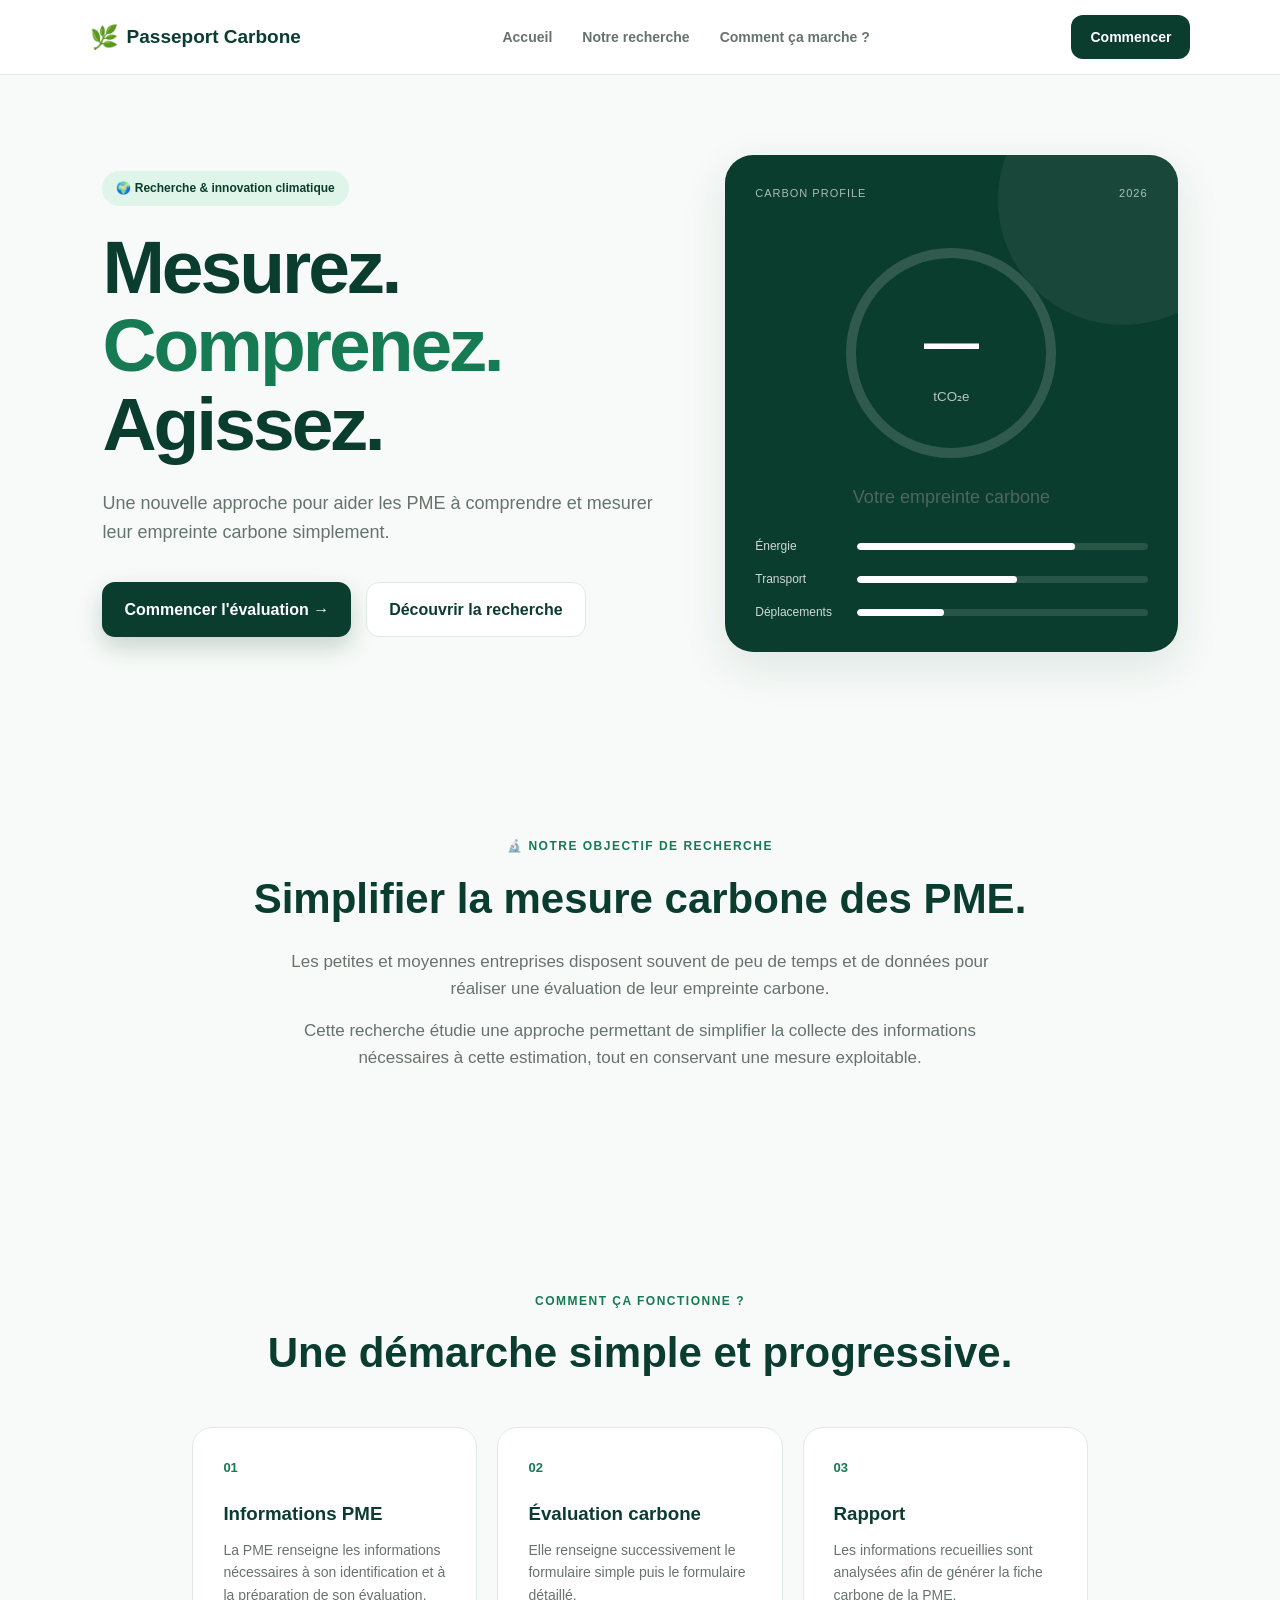
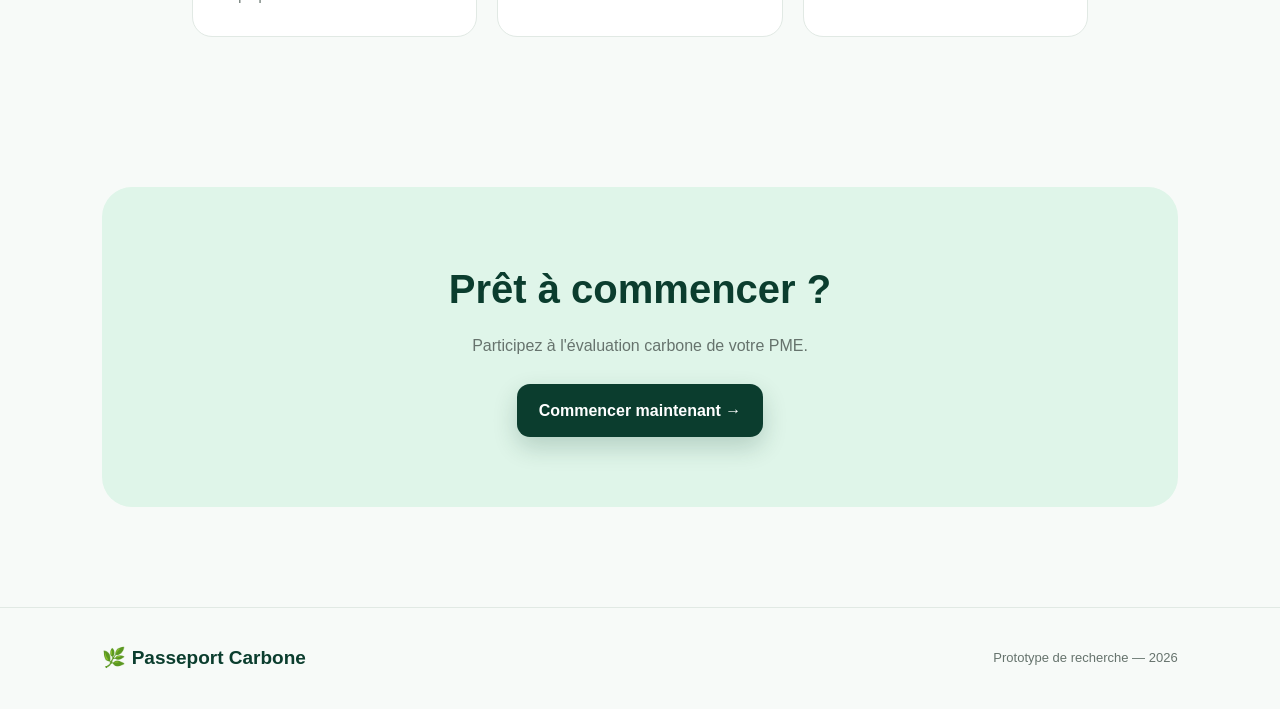
==== index.html @ 73f757cd "Add files via upload" ====
<!DOCTYPE html>
<html lang="fr">

<head>
    <meta charset="UTF-8">
    <meta name="viewport" content="width=device-width, initial-scale=1.0">

    <title>Passeport Carbone — Évaluation carbone des PME</title>

    <link rel="stylesheet" href="style.css">
</head>

<body>

    <!-- ================================
         BARRE DE NAVIGATION
         ================================ -->

    <header class="navbar">

        <div class="logo">
            <span>🌿</span>
            Passeport Carbone
        </div>

        <nav>
            <a href="#accueil">Accueil</a>
            <a href="#recherche">Notre recherche</a>
            <a href="#fonctionnement">Comment ça marche ?</a>
        </nav>

        <a href="simple.html" class="nav-button">
            Commencer
        </a>

    </header>


    <!-- ================================
         CONTENU PRINCIPAL
         ================================ -->

    <main>


        <!-- ================================
             HERO / ACCUEIL
             ================================ -->

        <section id="accueil" class="hero">

            <div class="hero-text">

                <span class="badge">
                    🌍 Recherche & innovation climatique
                </span>

                <h1>
                    Mesurez.
                    <span>Comprenez.</span>
                    Agissez.
                </h1>

                <p>
                    Une nouvelle approche pour aider les PME à
                    comprendre et mesurer leur empreinte carbone
                    simplement.
                </p>

                <div class="hero-buttons">

                    <a href="simple.html" class="primary-button">
                        Commencer l'évaluation →
                    </a>

                    <a href="#recherche" class="secondary-button">
                        Découvrir la recherche
                    </a>

                </div>

            </div>


            <!-- ================================
                 CARTE CARBONE
                 ================================ -->

            <div class="carbon-card">

                <div class="card-top">
                    <span>CARBON PROFILE</span>
                    <span>2026</span>
                </div>

                <div class="carbon-circle">
                    <strong>—</strong>
                    <small>tCO₂e</small>
                </div>

                <p>
                    Votre empreinte carbone
                </p>

                <div class="mini-bars">

                    <div>
                        <span>Énergie</span>

                        <div class="bar">
                            <i></i>
                        </div>
                    </div>


                    <div>
                        <span>Transport</span>

                        <div class="bar">
                            <i></i>
                        </div>
                    </div>


                    <div>
                        <span>Déplacements</span>

                        <div class="bar">
                            <i></i>
                        </div>
                    </div>

                </div>

            </div>

        </section>


        <!-- ================================
             OBJECTIF DE RECHERCHE
             ================================ -->

        <section id="recherche" class="research-section">

            <span class="section-label">
                🔬 NOTRE OBJECTIF DE RECHERCHE
            </span>

            <h2>
                Simplifier la mesure carbone
                des PME.
            </h2>

            <p>
                Les petites et moyennes entreprises disposent
                souvent de peu de temps et de données pour
                réaliser une évaluation de leur empreinte carbone.
            </p>

            <p>
                Cette recherche étudie une approche permettant
                de simplifier la collecte des informations
                nécessaires à cette estimation, tout en
                conservant une mesure exploitable.
            </p>

        </section>


        <!-- ================================
             FONCTIONNEMENT
             ================================ -->

        <section id="fonctionnement" class="steps-section">

            <span class="section-label">
                COMMENT ÇA FONCTIONNE ?
            </span>

            <h2>
                Une démarche simple et progressive.
            </h2>


            <div class="steps">


                <!-- Étape 1 -->

                <div class="step">

                    <div class="step-number">
                        01
                    </div>

                    <h3>
                        Informations PME
                    </h3>

                    <p>
                        La PME renseigne les informations
                        nécessaires à son identification et
                        à la préparation de son évaluation.
                    </p>

                </div>


                <!-- Étape 2 -->

                <div class="step">

                    <div class="step-number">
                        02
                    </div>

                    <h3>
                        Évaluation carbone
                    </h3>

                    <p>
                        Elle renseigne successivement le
                        formulaire simple puis le formulaire
                        détaillé.
                    </p>

                </div>


                <!-- Étape 3 -->

                <div class="step">

                    <div class="step-number">
                        03
                    </div>

                    <h3>
                        Rapport
                    </h3>

                    <p>
                        Les informations recueillies sont
                        analysées afin de générer la fiche
                        carbone de la PME.
                    </p>

                </div>

            </div>

        </section>


        <!-- ================================
             APPEL À L'ACTION
             ================================ -->

        <section id="commencer" class="cta-section">

            <h2>
                Prêt à commencer ?
            </h2>

            <p>
                Participez à l'évaluation carbone de votre PME.
            </p>

            <a href="simple.html" class="primary-button">
                Commencer maintenant →
            </a>

        </section>

    </main>


    <!-- ================================
         PIED DE PAGE
         ================================ -->

    <footer>

        <div class="logo">
            🌿 Passeport Carbone
        </div>

        <p>
            Prototype de recherche — 2026
        </p>

    </footer>


</body>
</html>
---- style.css ----
/* =========================================
   PASSEPORT CARBONE
   Design principal
   ========================================= */

/* ---------- VARIABLES ---------- */

:root {
    --green-dark: #0b3d2e;
    --green: #167a52;
    --green-light: #dff5e9;

    --blue: #1d5cff;
    --blue-light: #eaf0ff;

    --white: #ffffff;
    --background: #f7faf8;
    --text: #14201b;
    --text-light: #66736d;

    --border: #e1e9e4;

    --radius: 20px;
    --shadow: 0 15px 45px rgba(11, 61, 46, 0.10);
}


/* ---------- RESET ---------- */

* {
    margin: 0;
    padding: 0;
    box-sizing: border-box;
}

html {
    scroll-behavior: smooth;
}

body {
    font-family: Arial, Helvetica, sans-serif;
    background: var(--background);
    color: var(--text);
    line-height: 1.6;
}


/* ---------- NAVIGATION ---------- */

.navbar {
    width: 100%;
    min-height: 75px;

    display: flex;
    align-items: center;
    justify-content: space-between;

    padding: 15px 7%;

    background: rgba(255, 255, 255, 0.92);

    border-bottom: 1px solid var(--border);

    position: sticky;
    top: 0;
    z-index: 1000;

    backdrop-filter: blur(10px);
}

.logo {
    display: flex;
    align-items: center;
    gap: 8px;

    font-size: 19px;
    font-weight: 800;

    color: var(--green-dark);
}

.logo span {
    font-size: 23px;
}

.navbar nav {
    display: flex;
    gap: 30px;
}

.navbar nav a {
    color: var(--text-light);
    text-decoration: none;

    font-size: 14px;
    font-weight: 600;

    transition: 0.3s;
}

.navbar nav a:hover {
    color: var(--green);
}

.nav-button {
    text-decoration: none;

    background: var(--green-dark);
    color: white;

    padding: 11px 19px;

    border-radius: 12px;

    font-size: 14px;
    font-weight: 700;

    transition: 0.3s;
}

.nav-button:hover {
    transform: translateY(-2px);
}


/* ---------- HERO ---------- */

.hero {
    min-height: 650px;

    display: grid;
    grid-template-columns: 1.1fr 0.9fr;

    align-items: center;

    gap: 70px;

    padding: 80px 8%;
}

.hero-text {
    max-width: 650px;
}

.badge {
    display: inline-block;

    background: var(--green-light);
    color: var(--green-dark);

    padding: 8px 14px;

    border-radius: 50px;

    font-size: 12px;
    font-weight: 800;

    margin-bottom: 22px;
}

.hero h1 {
    font-size: clamp(45px, 6vw, 75px);

    line-height: 1.05;

    letter-spacing: -3px;

    margin-bottom: 25px;

    color: var(--green-dark);
}

.hero h1 span {
    color: var(--green);
}

.hero p {
    max-width: 570px;

    font-size: 18px;

    color: var(--text-light);

    margin-bottom: 35px;
}


/* ---------- BUTTONS ---------- */

.hero-buttons {
    display: flex;
    gap: 15px;

    flex-wrap: wrap;
}

.primary-button,
.secondary-button {
    display: inline-flex;

    align-items: center;
    justify-content: center;

    text-decoration: none;

    padding: 14px 22px;

    border-radius: 13px;

    font-weight: 700;

    transition: 0.3s;
}

.primary-button {
    background: var(--green-dark);
    color: white;

    box-shadow: 0 10px 25px rgba(11, 61, 46, 0.20);
}

.primary-button:hover {
    transform: translateY(-3px);
}

.secondary-button {
    background: white;

    color: var(--green-dark);

    border: 1px solid var(--border);
}

.secondary-button:hover {
    background: var(--green-light);
}


/* ---------- CARBON CARD ---------- */

.carbon-card {
    background: var(--green-dark);

    color: white;

    border-radius: 28px;

    padding: 30px;

    min-height: 440px;

    box-shadow: var(--shadow);

    position: relative;

    overflow: hidden;
}

.carbon-card::before {
    content: "";

    position: absolute;

    width: 250px;
    height: 250px;

    border-radius: 50%;

    background: rgba(255, 255, 255, 0.06);

    top: -80px;
    right: -70px;
}

.card-top {
    display: flex;
    justify-content: space-between;

    font-size: 11px;

    opacity: 0.65;

    letter-spacing: 1px;
}

.carbon-circle {
    width: 210px;
    height: 210px;

    border-radius: 50%;

    margin: 45px auto 25px;

    border: 10px solid rgba(255, 255, 255, 0.15);

    display: flex;
    flex-direction: column;

    align-items: center;
    justify-content: center;
}

.carbon-circle strong {
    font-size: 55px;
}

.carbon-circle small {
    opacity: 0.7;
}

.carbon-card > p {
    text-align: center;

    opacity: 0.75;

    margin-bottom: 25px;
}


/* ---------- MINI BARS ---------- */

.mini-bars {
    display: flex;
    flex-direction: column;

    gap: 14px;
}

.mini-bars > div {
    display: flex;
    align-items: center;

    gap: 12px;
}

.mini-bars span {
    width: 90px;

    font-size: 12px;

    opacity: 0.8;
}

.bar {
    flex: 1;

    height: 7px;

    background: rgba(255, 255, 255, 0.12);

    border-radius: 10px;

    overflow: hidden;
}

.bar i {
    display: block;

    height: 100%;

    background: white;

    border-radius: 10px;
}

.mini-bars > div:nth-child(1) .bar i {
    width: 75%;
}

.mini-bars > div:nth-child(2) .bar i {
    width: 55%;
}

.mini-bars > div:nth-child(3) .bar i {
    width: 30%;
}


/* ---------- SECTIONS ---------- */

.research-section,
.steps-section {
    padding: 100px 8%;

    max-width: 1100px;

    margin: auto;
}

.research-section {
    text-align: center;
}

.section-label {
    display: inline-block;

    font-size: 12px;

    font-weight: 800;

    color: var(--green);

    letter-spacing: 1.5px;

    margin-bottom: 18px;
}

.research-section h2,
.steps-section h2 {
    font-size: 42px;

    line-height: 1.15;

    color: var(--green-dark);

    margin-bottom: 25px;
}

.research-section p {
    max-width: 750px;

    margin: 0 auto 15px;

    color: var(--text-light);

    font-size: 17px;
}


/* ---------- STEPS ---------- */

.steps-section {
    text-align: center;
}

.steps {
    display: grid;

    grid-template-columns: repeat(3, 1fr);

    gap: 20px;

    margin-top: 50px;
}

.step {
    background: white;

    padding: 30px;

    border: 1px solid var(--border);

    border-radius: var(--radius);

    text-align: left;

    transition: 0.3s;
}

.step:hover {
    transform: translateY(-5px);

    box-shadow: var(--shadow);
}

.step-number {
    font-size: 13px;

    font-weight: 800;

    color: var(--green);

    margin-bottom: 20px;
}

.step h3 {
    color: var(--green-dark);

    margin-bottom: 10px;
}

.step p {
    color: var(--text-light);

    font-size: 14px;
}


/* ---------- CTA ---------- */

.cta-section {
    margin: 50px 8% 100px;

    padding: 70px 30px;

    text-align: center;

    background: var(--green-light);

    border-radius: 30px;
}

.cta-section h2 {
    font-size: 40px;

    color: var(--green-dark);

    margin-bottom: 12px;
}

.cta-section p {
    color: var(--text-light);

    margin-bottom: 25px;
}

.cta-section button {
    border: none;

    cursor: pointer;

    font-size: 15px;
}


/* ---------- FOOTER ---------- */

footer {
    padding: 35px 8%;

    border-top: 1px solid var(--border);

    display: flex;

    justify-content: space-between;

    align-items: center;

    gap: 20px;
}

footer p {
    color: var(--text-light);

    font-size: 13px;
}


/* ---------- MOBILE ---------- */

@media (max-width: 850px) {

    .navbar nav {
        display: none;
    }

    .hero {
        grid-template-columns: 1fr;

        padding-top: 60px;

        gap: 50px;
    }

    .hero h1 {
        font-size: 50px;
    }

    .carbon-card {
        min-height: 400px;
    }

    .steps {
        grid-template-columns: 1fr;
    }

    .research-section h2,
    .steps-section h2 {
        font-size: 34px;
    }

    footer {
        flex-direction: column;

        text-align: center;
    }
}


/* =========================================
   FORMULAIRE D'ÉVALUATION
   ========================================= */

.form-page {
    max-width: 850px;

    margin: auto;

    padding: 60px 7% 100px;
}


/* ---------- PROGRESSION ---------- */

.progress-container {
    margin-bottom: 55px;
}

.progress-info {
    display: flex;

    justify-content: space-between;

    align-items: center;

    margin-bottom: 10px;

    font-size: 13px;
}

.progress-info span {
    color: var(--text-light);
}

.progress-info strong {
    color: var(--green-dark);
}

.progress-bar {
    width: 100%;

    height: 7px;

    background: #e6eee9;

    border-radius: 20px;

    overflow: hidden;
}

.progress-fill {
    width: 33.33%;

    height: 100%;

    background: var(--green);

    border-radius: 20px;
}


/* ---------- INTRODUCTION ---------- */

.form-intro {
    margin-bottom: 40px;
}

.form-intro h1 {
    font-size: clamp(38px, 6vw, 58px);

    line-height: 1.1;

    letter-spacing: -2px;

    color: var(--green-dark);

    margin-bottom: 18px;
}

.form-intro h1 span {
    color: var(--green);
}

.form-intro p {
    max-width: 600px;

    color: var(--text-light);

    font-size: 17px;
}


/* ---------- CARTE DU FORMULAIRE ---------- */

.form-card {
    background: white;

    border: 1px solid var(--border);

    border-radius: 24px;

    padding: 35px;

    box-shadow: var(--shadow);
}

.form-header {
    margin-bottom: 35px;

    padding-bottom: 25px;

    border-bottom: 1px solid var(--border);
}

.form-number {
    display: block;

    color: var(--green);

    font-size: 12px;

    font-weight: 800;

    margin-bottom: 8px;
}

.form-header h2 {
    color: var(--green-dark);

    font-size: 25px;

    margin-bottom: 8px;
}

.form-header p {
    color: var(--text-light);

    font-size: 14px;
}


/* ---------- CHAMPS ---------- */

.form-group {
    margin-bottom: 25px;
}

.form-group label {
    display: block;

    margin-bottom: 9px;

    color: var(--green-dark);

    font-size: 14px;

    font-weight: 700;
}

.form-group input,
.form-group select {
    width: 100%;

    padding: 14px 15px;

    border: 1px solid var(--border);

    border-radius: 12px;

    background: #fbfdfc;

    color: var(--text);

    font-size: 15px;

    outline: none;

    transition: 0.25s;
}

.form-group input:focus,
.form-group select:focus {
    border-color: var(--green);

    box-shadow: 0 0 0 4px rgba(22, 122, 82, 0.08);
}


/* ---------- AIDE SOUS LES CHAMPS ---------- */

.form-group small {
    display: block;

    margin-top: 7px;

    color: var(--text-light);

    font-size: 12px;

    line-height: 1.5;
}


/* ---------- BLOC D'INFORMATION ---------- */

.form-notice {
    display: flex;

    gap: 14px;

    align-items: flex-start;

    margin-top: 10px;

    margin-bottom: 10px;

    padding: 18px;

    background: var(--green-light);

    border: 1px solid rgba(22, 122, 82, 0.12);

    border-radius: 16px;
}

.notice-icon {
    font-size: 20px;

    line-height: 1.3;

    flex-shrink: 0;
}

.form-notice strong {
    display: block;

    color: var(--green-dark);

    font-size: 14px;

    margin-bottom: 4px;
}

.form-notice p {
    color: var(--text-light);

    font-size: 13px;

    line-height: 1.5;
}


/* ---------- ACTIONS ---------- */

.form-actions {
    display: flex;

    justify-content: space-between;

    align-items: center;

    margin-top: 35px;

    padding-top: 25px;

    border-top: 1px solid var(--border);
}

.back-button {
    text-decoration: none;

    color: var(--text-light);

    font-size: 14px;

    font-weight: 700;
}

.back-button:hover {
    color: var(--green-dark);
}

.form-actions .primary-button {
    border: none;

    cursor: pointer;

    font-size: 14px;
}


/* ---------- MOBILE FORM ---------- */

@media (max-width: 600px) {

    .form-page {
        padding: 40px 5% 70px;
    }

    .form-card {
        padding: 25px 20px;
    }

    .form-intro h1 {
        font-size: 42px;
    }

    .form-actions {
        flex-direction: column-reverse;

        gap: 18px;

        align-items: stretch;
    }

    .form-actions .primary-button,
    .back-button {
        width: 100%;

        text-align: center;
    }

    .form-notice {
        padding: 15px;
    }

}
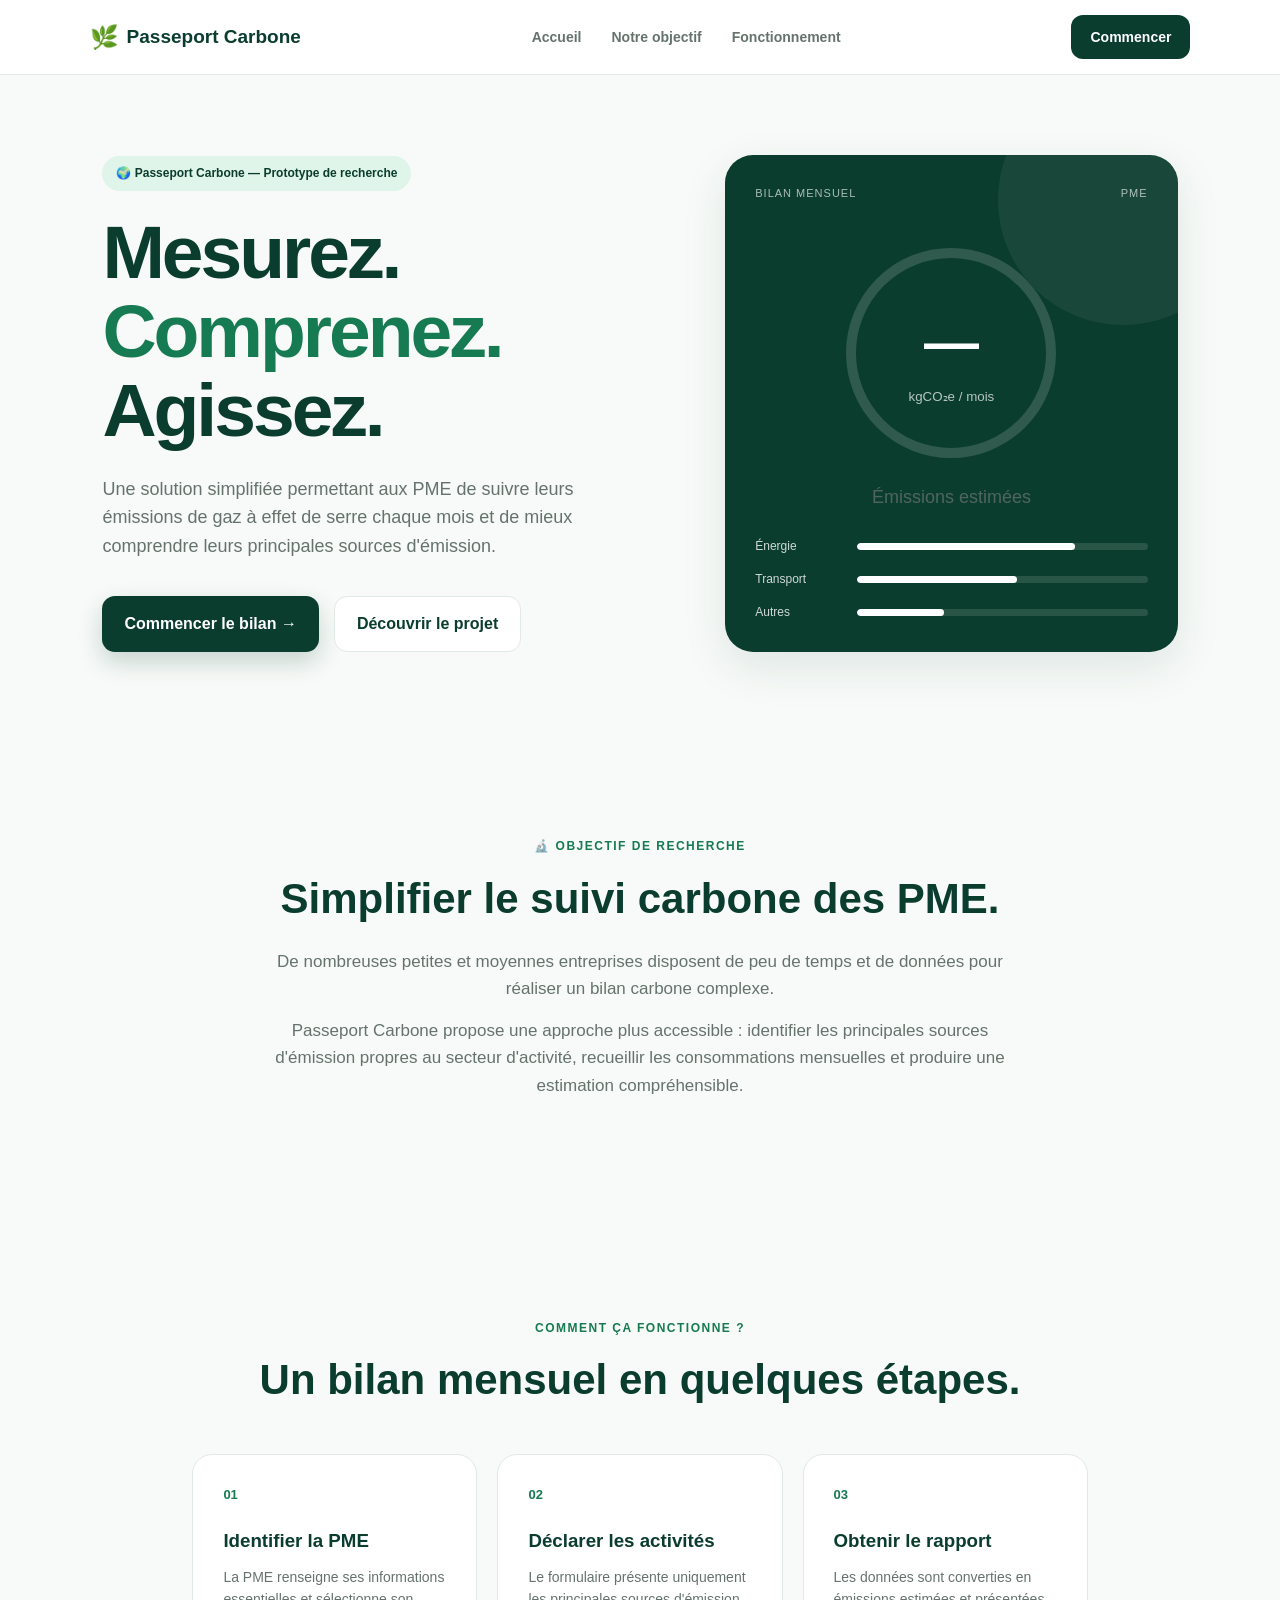
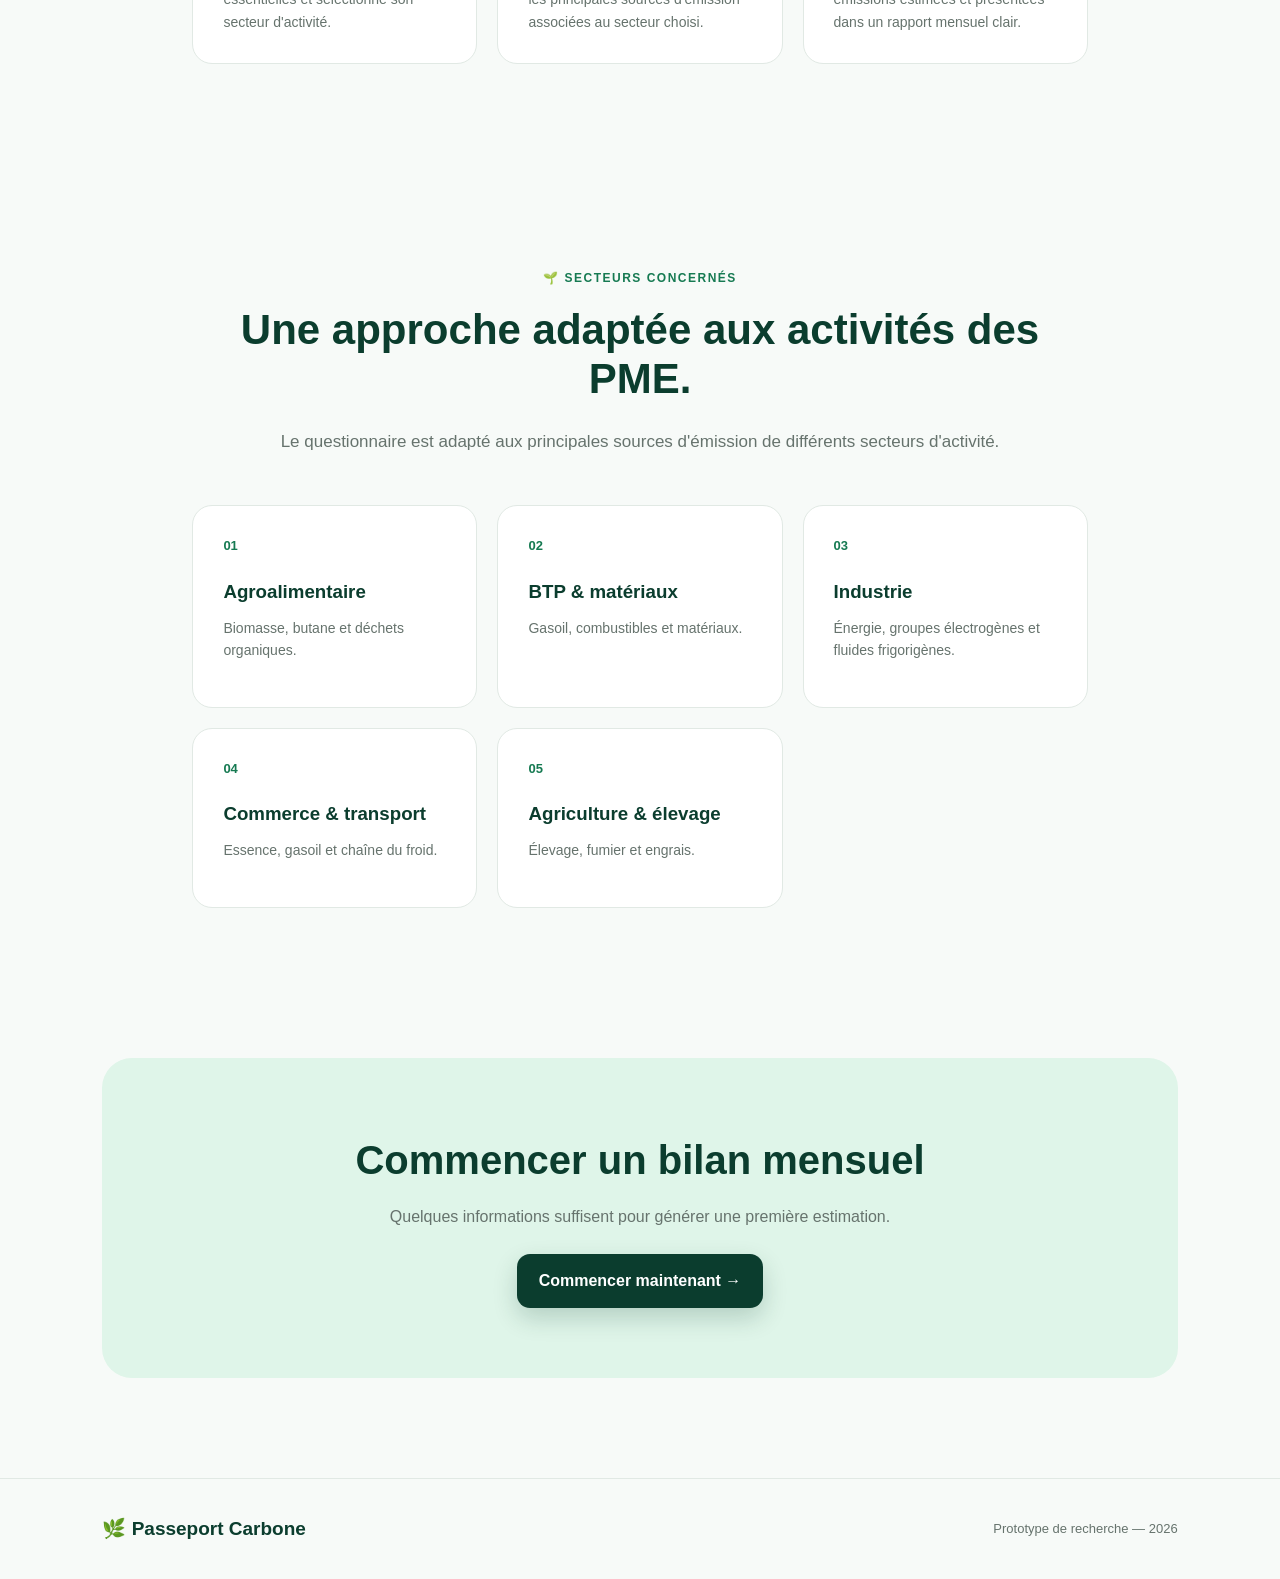
==== commit a3e82bf4: "Refactor index.html for clarity and updates Updated the title and navigation links, improved content" ====
--- a/index.html
+++ b/index.html
@@ -2,38 +2,65 @@
 <html lang="fr">
 
 <head>
+
     <meta charset="UTF-8">
-    <meta name="viewport" content="width=device-width, initial-scale=1.0">
-
-    <title>Passeport Carbone — Évaluation carbone des PME</title>
+
+    <meta
+        name="viewport"
+        content="width=device-width, initial-scale=1.0"
+    >
+
+    <title>Passeport Carbone — Bilan carbone mensuel des PME</title>
 
     <link rel="stylesheet" href="style.css">
+
 </head>
 
+
 <body>
 
+
     <!-- ================================
-         BARRE DE NAVIGATION
+         NAVIGATION
          ================================ -->
 
     <header class="navbar">
 
         <div class="logo">
+
             <span>🌿</span>
+
             Passeport Carbone
+
         </div>
 
+
         <nav>
-            <a href="#accueil">Accueil</a>
-            <a href="#recherche">Notre recherche</a>
-            <a href="#fonctionnement">Comment ça marche ?</a>
+
+            <a href="#accueil">
+                Accueil
+            </a>
+
+            <a href="#objectif">
+                Notre objectif
+            </a>
+
+            <a href="#fonctionnement">
+                Fonctionnement
+            </a>
+
         </nav>
 
-        <a href="simple.html" class="nav-button">
+
+        <a
+            href="formulaire.html"
+            class="nav-button"
+        >
             Commencer
         </a>
 
     </header>
+
 
 
     <!-- ================================
@@ -44,37 +71,62 @@
 
 
         <!-- ================================
-             HERO / ACCUEIL
+             HERO
              ================================ -->
 
-        <section id="accueil" class="hero">
+        <section
+            id="accueil"
+            class="hero"
+        >
 
             <div class="hero-text">
 
+
                 <span class="badge">
-                    🌍 Recherche & innovation climatique
+
+                    🌍 Passeport Carbone — Prototype de recherche
+
                 </span>
 
+
                 <h1>
+
                     Mesurez.
                     <span>Comprenez.</span>
                     Agissez.
+
                 </h1>
 
+
                 <p>
-                    Une nouvelle approche pour aider les PME à
-                    comprendre et mesurer leur empreinte carbone
-                    simplement.
+
+                    Une solution simplifiée permettant aux PME
+                    de suivre leurs émissions de gaz à effet de
+                    serre chaque mois et de mieux comprendre
+                    leurs principales sources d'émission.
+
                 </p>
 
+
                 <div class="hero-buttons">
 
-                    <a href="simple.html" class="primary-button">
-                        Commencer l'évaluation →
+                    <a
+                        href="formulaire.html"
+                        class="primary-button"
+                    >
+
+                        Commencer le bilan →
+
                     </a>
 
-                    <a href="#recherche" class="secondary-button">
-                        Découvrir la recherche
+
+                    <a
+                        href="#objectif"
+                        class="secondary-button"
+                    >
+
+                        Découvrir le projet
+
                     </a>
 
                 </div>
@@ -82,53 +134,94 @@
             </div>
 
 
+
             <!-- ================================
-                 CARTE CARBONE
+                 CARTE DE PRÉSENTATION
                  ================================ -->
 
             <div class="carbon-card">
 
+
                 <div class="card-top">
-                    <span>CARBON PROFILE</span>
-                    <span>2026</span>
-                </div>
+
+                    <span>
+                        BILAN MENSUEL
+                    </span>
+
+                    <span>
+                        PME
+                    </span>
+
+                </div>
+
 
                 <div class="carbon-circle">
-                    <strong>—</strong>
-                    <small>tCO₂e</small>
-                </div>
+
+                    <strong>
+                        —
+                    </strong>
+
+                    <small>
+                        kgCO₂e / mois
+                    </small>
+
+                </div>
+
 
                 <p>
-                    Votre empreinte carbone
+
+                    Émissions estimées
+
                 </p>
 
+
                 <div class="mini-bars">
 
+
                     <div>
-                        <span>Énergie</span>
+
+                        <span>
+                            Énergie
+                        </span>
 
                         <div class="bar">
+
                             <i></i>
+
                         </div>
+
                     </div>
 
 
                     <div>
-                        <span>Transport</span>
+
+                        <span>
+                            Transport
+                        </span>
 
                         <div class="bar">
+
                             <i></i>
+
                         </div>
+
                     </div>
 
 
                     <div>
-                        <span>Déplacements</span>
+
+                        <span>
+                            Autres
+                        </span>
 
                         <div class="bar">
+
                             <i></i>
+
                         </div>
-                    </div>
+
+                    </div>
+
 
                 </div>
 
@@ -137,161 +230,377 @@
         </section>
 
 
+
         <!-- ================================
-             OBJECTIF DE RECHERCHE
+             OBJECTIF
              ================================ -->
 
-        <section id="recherche" class="research-section">
+        <section
+            id="objectif"
+            class="research-section"
+        >
+
 
             <span class="section-label">
-                🔬 NOTRE OBJECTIF DE RECHERCHE
+
+                🔬 OBJECTIF DE RECHERCHE
+
             </span>
 
+
             <h2>
-                Simplifier la mesure carbone
-                des PME.
+
+                Simplifier le suivi
+                carbone des PME.
+
             </h2>
 
+
             <p>
-                Les petites et moyennes entreprises disposent
-                souvent de peu de temps et de données pour
-                réaliser une évaluation de leur empreinte carbone.
+
+                De nombreuses petites et moyennes entreprises
+                disposent de peu de temps et de données pour
+                réaliser un bilan carbone complexe.
+
             </p>
 
+
             <p>
-                Cette recherche étudie une approche permettant
-                de simplifier la collecte des informations
-                nécessaires à cette estimation, tout en
-                conservant une mesure exploitable.
+
+                Passeport Carbone propose une approche plus
+                accessible : identifier les principales sources
+                d'émission propres au secteur d'activité,
+                recueillir les consommations mensuelles et
+                produire une estimation compréhensible.
+
             </p>
 
+
         </section>
+
 
 
         <!-- ================================
              FONCTIONNEMENT
              ================================ -->
 
-        <section id="fonctionnement" class="steps-section">
+        <section
+            id="fonctionnement"
+            class="steps-section"
+        >
+
 
             <span class="section-label">
+
                 COMMENT ÇA FONCTIONNE ?
+
             </span>
 
+
             <h2>
-                Une démarche simple et progressive.
+
+                Un bilan mensuel en quelques étapes.
+
             </h2>
 
 
+
             <div class="steps">
 
 
-                <!-- Étape 1 -->
-
-                <div class="step">
-
-                    <div class="step-number">
+                <!-- ÉTAPE 1 -->
+
+                <div class="step">
+
+
+                    <div class="step-number">
+
                         01
-                    </div>
-
-                    <h3>
-                        Informations PME
-                    </h3>
-
-                    <p>
-                        La PME renseigne les informations
-                        nécessaires à son identification et
-                        à la préparation de son évaluation.
-                    </p>
-
-                </div>
-
-
-                <!-- Étape 2 -->
-
-                <div class="step">
-
-                    <div class="step-number">
+
+                    </div>
+
+
+                    <h3>
+
+                        Identifier la PME
+
+                    </h3>
+
+
+                    <p>
+
+                        La PME renseigne ses informations
+                        essentielles et sélectionne son
+                        secteur d'activité.
+
+                    </p>
+
+
+                </div>
+
+
+
+                <!-- ÉTAPE 2 -->
+
+                <div class="step">
+
+
+                    <div class="step-number">
+
                         02
-                    </div>
-
-                    <h3>
-                        Évaluation carbone
-                    </h3>
-
-                    <p>
-                        Elle renseigne successivement le
-                        formulaire simple puis le formulaire
-                        détaillé.
-                    </p>
-
-                </div>
-
-
-                <!-- Étape 3 -->
-
-                <div class="step">
-
-                    <div class="step-number">
+
+                    </div>
+
+
+                    <h3>
+
+                        Déclarer les activités
+
+                    </h3>
+
+
+                    <p>
+
+                        Le formulaire présente uniquement
+                        les principales sources d'émission
+                        associées au secteur choisi.
+
+                    </p>
+
+
+                </div>
+
+
+
+                <!-- ÉTAPE 3 -->
+
+                <div class="step">
+
+
+                    <div class="step-number">
+
                         03
-                    </div>
-
-                    <h3>
-                        Rapport
-                    </h3>
-
-                    <p>
-                        Les informations recueillies sont
-                        analysées afin de générer la fiche
-                        carbone de la PME.
-                    </p>
-
-                </div>
+
+                    </div>
+
+
+                    <h3>
+
+                        Obtenir le rapport
+
+                    </h3>
+
+
+                    <p>
+
+                        Les données sont converties en
+                        émissions estimées et présentées
+                        dans un rapport mensuel clair.
+
+                    </p>
+
+
+                </div>
+
 
             </div>
 
         </section>
 
 
+
         <!-- ================================
-             APPEL À L'ACTION
+             SECTEURS
              ================================ -->
 
-        <section id="commencer" class="cta-section">
+        <section class="research-section">
+
+
+            <span class="section-label">
+
+                🌱 SECTEURS CONCERNÉS
+
+            </span>
+
 
             <h2>
-                Prêt à commencer ?
+
+                Une approche adaptée
+                aux activités des PME.
+
             </h2>
 
+
             <p>
-                Participez à l'évaluation carbone de votre PME.
+
+                Le questionnaire est adapté aux principales
+                sources d'émission de différents secteurs
+                d'activité.
+
             </p>
 
-            <a href="simple.html" class="primary-button">
+
+            <div class="steps">
+
+
+                <div class="step">
+
+                    <div class="step-number">
+                        01
+                    </div>
+
+                    <h3>
+                        Agroalimentaire
+                    </h3>
+
+                    <p>
+                        Biomasse, butane et déchets organiques.
+                    </p>
+
+                </div>
+
+
+                <div class="step">
+
+                    <div class="step-number">
+                        02
+                    </div>
+
+                    <h3>
+                        BTP & matériaux
+                    </h3>
+
+                    <p>
+                        Gasoil, combustibles et matériaux.
+                    </p>
+
+                </div>
+
+
+                <div class="step">
+
+                    <div class="step-number">
+                        03
+                    </div>
+
+                    <h3>
+                        Industrie
+                    </h3>
+
+                    <p>
+                        Énergie, groupes électrogènes et
+                        fluides frigorigènes.
+                    </p>
+
+                </div>
+
+
+                <div class="step">
+
+                    <div class="step-number">
+                        04
+                    </div>
+
+                    <h3>
+                        Commerce & transport
+                    </h3>
+
+                    <p>
+                        Essence, gasoil et chaîne du froid.
+                    </p>
+
+                </div>
+
+
+                <div class="step">
+
+                    <div class="step-number">
+                        05
+                    </div>
+
+                    <h3>
+                        Agriculture & élevage
+                    </h3>
+
+                    <p>
+                        Élevage, fumier et engrais.
+                    </p>
+
+                </div>
+
+
+            </div>
+
+
+        </section>
+
+
+
+        <!-- ================================
+             CTA
+             ================================ -->
+
+        <section class="cta-section">
+
+
+            <h2>
+
+                Commencer un bilan mensuel
+
+            </h2>
+
+
+            <p>
+
+                Quelques informations suffisent pour
+                générer une première estimation.
+
+            </p>
+
+
+            <a
+                href="formulaire.html"
+                class="primary-button"
+            >
+
                 Commencer maintenant →
+
             </a>
 
+
         </section>
 
+
     </main>
 
 
+
     <!-- ================================
-         PIED DE PAGE
+         FOOTER
          ================================ -->
 
     <footer>
 
+
         <div class="logo">
+
             🌿 Passeport Carbone
+
         </div>
 
+
         <p>
+
             Prototype de recherche — 2026
+
         </p>
 
+
     </footer>
 
 
 </body>
-</html>+
+    </html>
+
+                
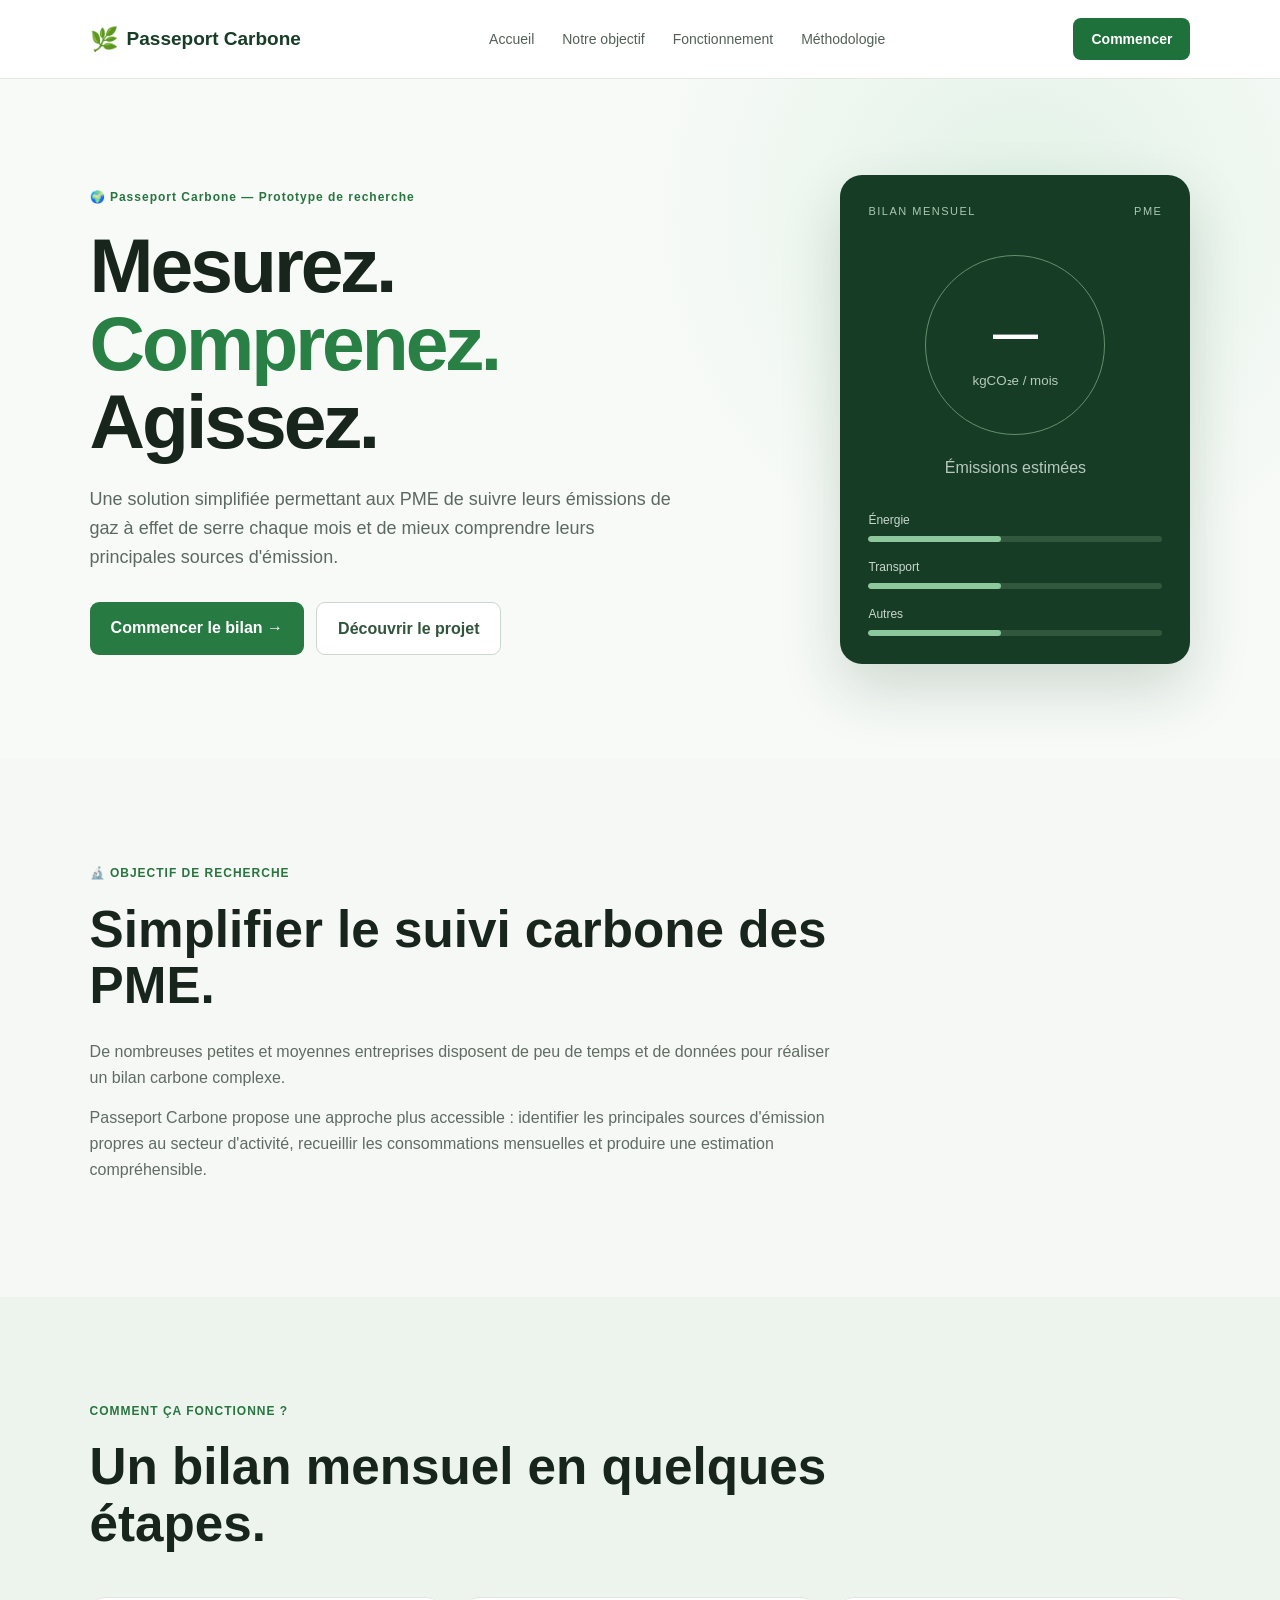
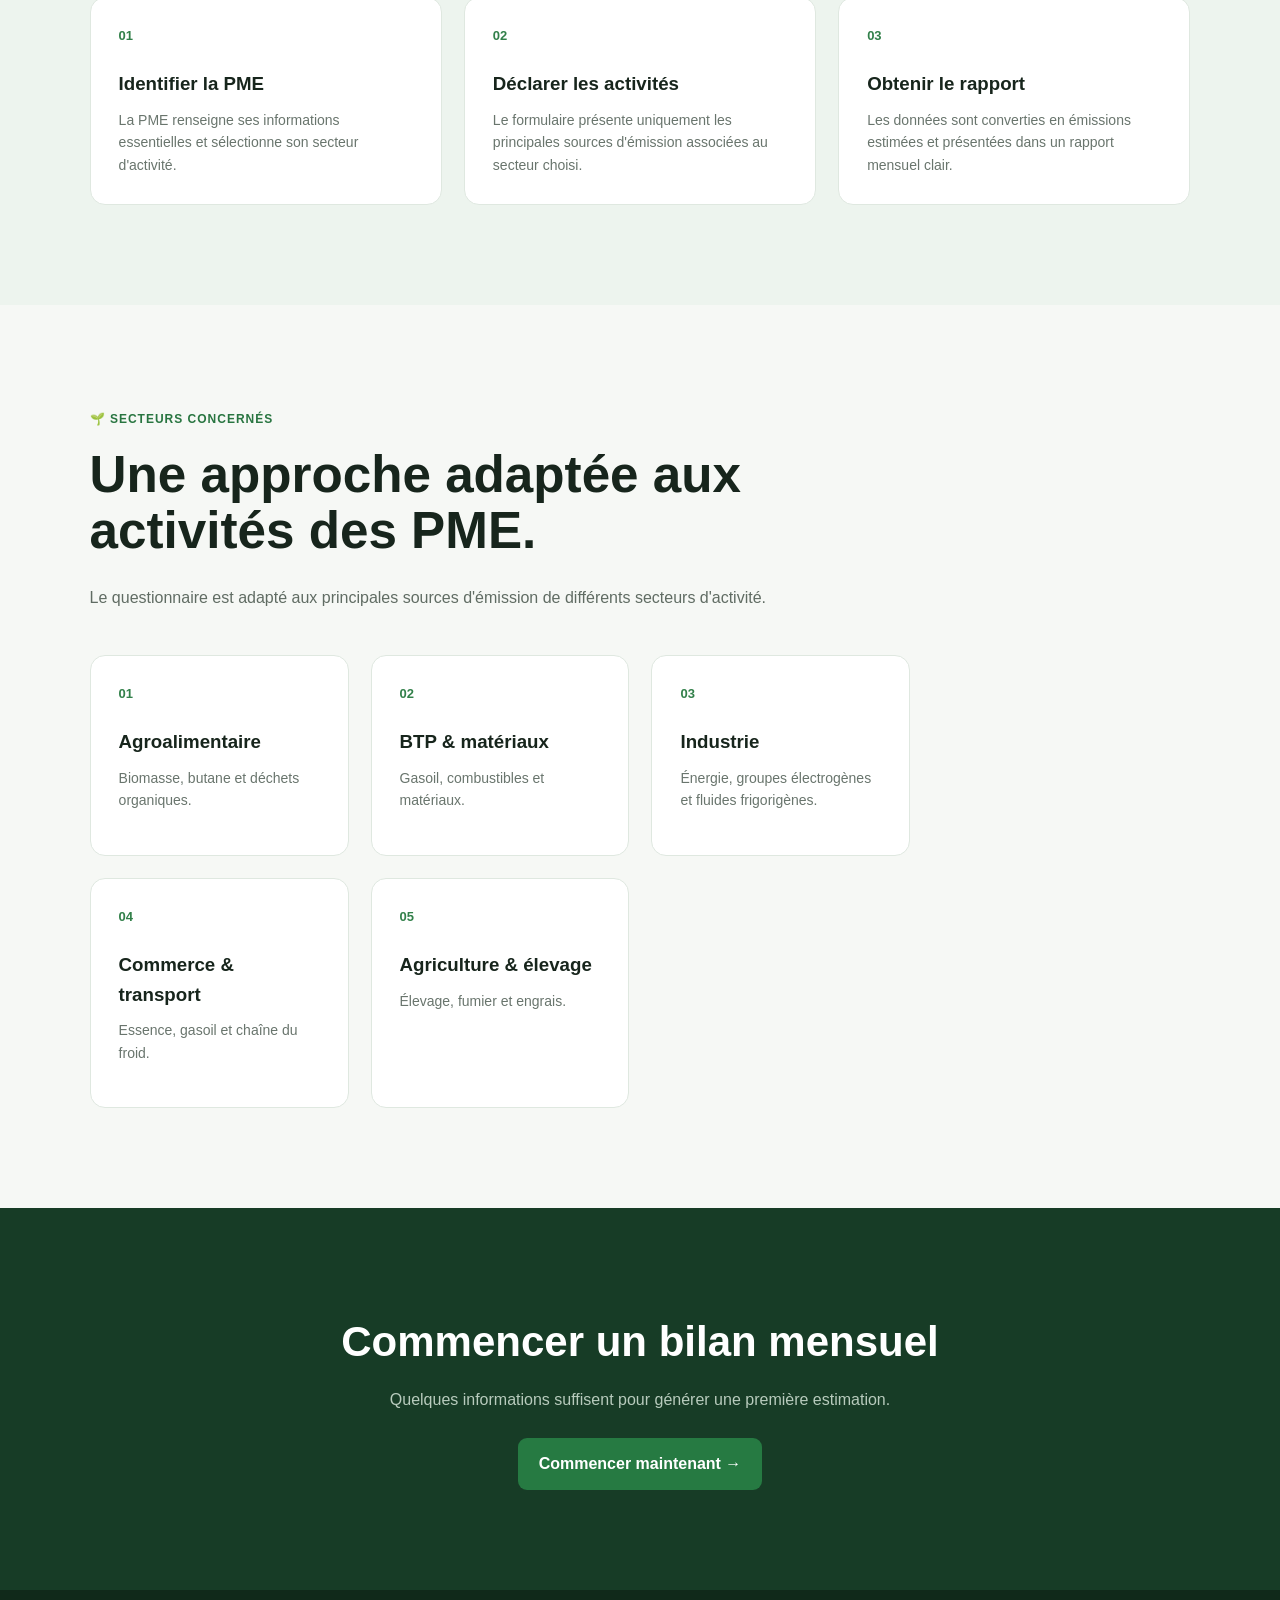
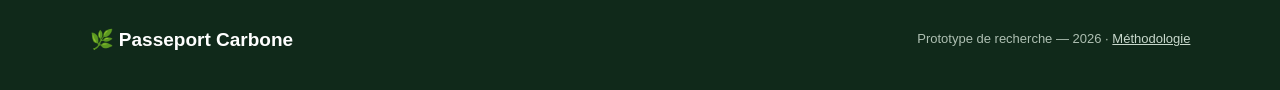
==== commit efab6f87: "Add link to Methodologie page in index.html" ====
--- a/index.html
+++ b/index.html
@@ -47,6 +47,10 @@
 
             <a href="#fonctionnement">
                 Fonctionnement
+            </a>
+
+            <a href="methodologie.html">
+                Méthodologie
             </a>
 
         </nav>
@@ -591,7 +595,13 @@
 
         <p>
 
-            Prototype de recherche — 2026
+            Prototype de recherche — 2026 ·
+            <a
+                href="methodologie.html"
+                style="color:#c8d8cc;text-decoration:underline"
+            >
+                Méthodologie
+            </a>
 
         </p>
 
@@ -601,6 +611,4 @@
 
 </body>
 
-    </html>
-
-                
+</html>
--- a/style.css
+++ b/style.css
@@ -1,31 +1,7 @@
 /* =========================================
    PASSEPORT CARBONE
-   Design principal
-   ========================================= */
-
-/* ---------- VARIABLES ---------- */
-
-:root {
-    --green-dark: #0b3d2e;
-    --green: #167a52;
-    --green-light: #dff5e9;
-
-    --blue: #1d5cff;
-    --blue-light: #eaf0ff;
-
-    --white: #ffffff;
-    --background: #f7faf8;
-    --text: #14201b;
-    --text-light: #66736d;
-
-    --border: #e1e9e4;
-
-    --radius: 20px;
-    --shadow: 0 15px 45px rgba(11, 61, 46, 0.10);
-}
-
-
-/* ---------- RESET ---------- */
+   STYLE GLOBAL
+   ========================================= */
 
 * {
     margin: 0;
@@ -39,44 +15,47 @@
 
 body {
     font-family: Arial, Helvetica, sans-serif;
-    background: var(--background);
-    color: var(--text);
+    background: #f6f8f5;
+    color: #17251c;
     line-height: 1.6;
 }
 
-
-/* ---------- NAVIGATION ---------- */
+a {
+    text-decoration: none;
+    color: inherit;
+}
+
+button,
+input,
+select {
+    font: inherit;
+}
+
+
+/* =========================================
+   NAVIGATION
+   ========================================= */
 
 .navbar {
     width: 100%;
-    min-height: 75px;
-
+    padding: 18px 7%;
     display: flex;
     align-items: center;
     justify-content: space-between;
-
-    padding: 15px 7%;
-
-    background: rgba(255, 255, 255, 0.92);
-
-    border-bottom: 1px solid var(--border);
-
+    background: rgba(255, 255, 255, 0.96);
+    border-bottom: 1px solid #e3e9e3;
     position: sticky;
     top: 0;
-    z-index: 1000;
-
-    backdrop-filter: blur(10px);
+    z-index: 100;
 }
 
 .logo {
     display: flex;
     align-items: center;
     gap: 8px;
-
     font-size: 19px;
-    font-weight: 800;
-
-    color: var(--green-dark);
+    font-weight: 700;
+    color: #173d26;
 }
 
 .logo span {
@@ -85,522 +64,317 @@
 
 .navbar nav {
     display: flex;
-    gap: 30px;
+    gap: 28px;
 }
 
 .navbar nav a {
-    color: var(--text-light);
-    text-decoration: none;
-
+    color: #536057;
     font-size: 14px;
+    transition: 0.2s;
+}
+
+.navbar nav a:hover {
+    color: #26733f;
+}
+
+.nav-button {
+    display: inline-block;
+    padding: 10px 18px;
+    border-radius: 8px;
+    background: #1f713c;
+    color: white;
     font-weight: 600;
-
-    transition: 0.3s;
-}
-
-.navbar nav a:hover {
-    color: var(--green);
-}
-
-.nav-button {
-    text-decoration: none;
-
-    background: var(--green-dark);
+    font-size: 14px;
+    transition: 0.2s;
+}
+
+.nav-button:hover {
+    background: #185c31;
+}
+
+
+/* =========================================
+   BOUTONS
+   ========================================= */
+
+.primary-button {
+    display: inline-block;
+    border: none;
+    cursor: pointer;
+    padding: 13px 21px;
+    border-radius: 9px;
+    background: #267a42;
     color: white;
-
-    padding: 11px 19px;
-
-    border-radius: 12px;
-
-    font-size: 14px;
     font-weight: 700;
-
-    transition: 0.3s;
-}
-
-.nav-button:hover {
-    transform: translateY(-2px);
-}
-
-
-/* ---------- HERO ---------- */
+    transition: 0.2s;
+}
+
+.primary-button:hover {
+    background: #1b6234;
+    transform: translateY(-1px);
+}
+
+.secondary-button {
+    display: inline-block;
+    padding: 13px 21px;
+    border: 1px solid #cbd8ce;
+    border-radius: 9px;
+    background: white;
+    color: #31543c;
+    font-weight: 600;
+}
+
+.secondary-button:hover {
+    background: #f0f5f1;
+}
+
+.back-button {
+    display: inline-block;
+    padding: 12px 18px;
+    border: 1px solid #d3ddd5;
+    border-radius: 8px;
+    color: #526057;
+    background: white;
+}
+
+
+/* =========================================
+   HERO
+   ========================================= */
 
 .hero {
-    min-height: 650px;
-
-    display: grid;
-    grid-template-columns: 1.1fr 0.9fr;
-
+    min-height: 680px;
+    padding: 90px 7%;
+    display: flex;
     align-items: center;
-
+    justify-content: space-between;
     gap: 70px;
-
-    padding: 80px 8%;
+    background:
+        radial-gradient(
+            circle at 80% 20%,
+            #e2f2e6 0,
+            transparent 32%
+        ),
+        #f7faf7;
 }
 
 .hero-text {
     max-width: 650px;
 }
 
-.badge {
+.badge,
+.section-label {
     display: inline-block;
-
-    background: var(--green-light);
-    color: var(--green-dark);
-
-    padding: 8px 14px;
-
-    border-radius: 50px;
-
+    color: #287540;
     font-size: 12px;
     font-weight: 800;
-
-    margin-bottom: 22px;
+    letter-spacing: 1px;
+    margin-bottom: 18px;
 }
 
 .hero h1 {
-    font-size: clamp(45px, 6vw, 75px);
-
-    line-height: 1.05;
-
+    font-size: clamp(45px, 6vw, 78px);
+    line-height: 1.02;
     letter-spacing: -3px;
-
     margin-bottom: 25px;
-
-    color: var(--green-dark);
-}
-
-.hero h1 span {
-    color: var(--green);
-}
-
-.hero p {
-    max-width: 570px;
-
+}
+
+.hero h1 span,
+.form-intro h1 span {
+    color: #298044;
+}
+
+.hero-text > p {
+    max-width: 590px;
+    color: #5c6960;
     font-size: 18px;
-
-    color: var(--text-light);
-
-    margin-bottom: 35px;
-}
-
-
-/* ---------- BUTTONS ---------- */
+    margin-bottom: 30px;
+}
 
 .hero-buttons {
     display: flex;
-    gap: 15px;
-
+    gap: 12px;
     flex-wrap: wrap;
 }
 
-.primary-button,
-.secondary-button {
-    display: inline-flex;
-
+
+/* =========================================
+   CARTE CARBONE
+   ========================================= */
+
+.carbon-card {
+    width: 350px;
+    padding: 28px;
+    border-radius: 22px;
+    background: #173c26;
+    color: white;
+    box-shadow: 0 25px 60px rgba(30, 65, 40, 0.18);
+}
+
+.card-top {
+    display: flex;
+    justify-content: space-between;
+    color: #a9c8b2;
+    font-size: 11px;
+    letter-spacing: 1.5px;
+}
+
+.carbon-circle {
+    width: 180px;
+    height: 180px;
+    margin: 35px auto 20px;
+    border: 1px solid #63906f;
+    border-radius: 50%;
+    display: flex;
+    flex-direction: column;
     align-items: center;
     justify-content: center;
-
-    text-decoration: none;
-
-    padding: 14px 22px;
-
-    border-radius: 13px;
-
-    font-weight: 700;
-
-    transition: 0.3s;
-}
-
-.primary-button {
-    background: var(--green-dark);
-    color: white;
-
-    box-shadow: 0 10px 25px rgba(11, 61, 46, 0.20);
-}
-
-.primary-button:hover {
-    transform: translateY(-3px);
-}
-
-.secondary-button {
-    background: white;
-
-    color: var(--green-dark);
-
-    border: 1px solid var(--border);
-}
-
-.secondary-button:hover {
-    background: var(--green-light);
-}
-
-
-/* ---------- CARBON CARD ---------- */
-
-.carbon-card {
-    background: var(--green-dark);
-
-    color: white;
-
-    border-radius: 28px;
-
-    padding: 30px;
-
-    min-height: 440px;
-
-    box-shadow: var(--shadow);
-
-    position: relative;
-
-    overflow: hidden;
-}
-
-.carbon-card::before {
-    content: "";
-
-    position: absolute;
-
-    width: 250px;
-    height: 250px;
-
-    border-radius: 50%;
-
-    background: rgba(255, 255, 255, 0.06);
-
-    top: -80px;
-    right: -70px;
-}
-
-.card-top {
-    display: flex;
-    justify-content: space-between;
-
-    font-size: 11px;
-
-    opacity: 0.65;
-
-    letter-spacing: 1px;
-}
-
-.carbon-circle {
-    width: 210px;
-    height: 210px;
-
-    border-radius: 50%;
-
-    margin: 45px auto 25px;
-
-    border: 10px solid rgba(255, 255, 255, 0.15);
-
-    display: flex;
-    flex-direction: column;
-
-    align-items: center;
-    justify-content: center;
 }
 
 .carbon-circle strong {
-    font-size: 55px;
+    font-size: 45px;
 }
 
 .carbon-circle small {
-    opacity: 0.7;
+    color: #b5cbb9;
 }
 
 .carbon-card > p {
     text-align: center;
-
-    opacity: 0.75;
-
-    margin-bottom: 25px;
-}
-
-
-/* ---------- MINI BARS ---------- */
+    color: #b7c9bc;
+    margin-bottom: 30px;
+}
 
 .mini-bars {
-    display: flex;
-    flex-direction: column;
-
-    gap: 14px;
+    display: grid;
+    gap: 16px;
 }
 
 .mini-bars > div {
-    display: flex;
-    align-items: center;
-
-    gap: 12px;
+    display: grid;
+    gap: 6px;
 }
 
 .mini-bars span {
-    width: 90px;
-
     font-size: 12px;
-
-    opacity: 0.8;
+    color: #c8d8cc;
 }
 
 .bar {
-    flex: 1;
-
-    height: 7px;
-
-    background: rgba(255, 255, 255, 0.12);
-
-    border-radius: 10px;
-
+    width: 100%;
+    height: 6px;
+    border-radius: 20px;
+    background: #31573c;
     overflow: hidden;
 }
 
 .bar i {
     display: block;
-
+    width: 45%;
     height: 100%;
-
-    background: white;
-
-    border-radius: 10px;
-}
-
-.mini-bars > div:nth-child(1) .bar i {
-    width: 75%;
-}
-
-.mini-bars > div:nth-child(2) .bar i {
-    width: 55%;
-}
-
-.mini-bars > div:nth-child(3) .bar i {
-    width: 30%;
-}
-
-
-/* ---------- SECTIONS ---------- */
+    background: #8cc89b;
+    border-radius: 20px;
+}
+
+
+/* =========================================
+   SECTIONS
+   ========================================= */
 
 .research-section,
 .steps-section {
-    padding: 100px 8%;
-
-    max-width: 1100px;
-
-    margin: auto;
+    padding: 100px 7%;
 }
 
 .research-section {
-    text-align: center;
-}
-
-.section-label {
-    display: inline-block;
-
-    font-size: 12px;
-
-    font-weight: 800;
-
-    color: var(--green);
-
-    letter-spacing: 1.5px;
-
-    margin-bottom: 18px;
+    max-width: 1000px;
 }
 
 .research-section h2,
 .steps-section h2 {
+    max-width: 750px;
+    font-size: clamp(32px, 4vw, 52px);
+    line-height: 1.1;
+    margin-bottom: 25px;
+}
+
+.research-section p {
+    max-width: 760px;
+    color: #606c63;
+    margin-bottom: 15px;
+}
+
+
+/* =========================================
+   ÉTAPES
+   ========================================= */
+
+.steps-section {
+    background: #edf4ee;
+}
+
+.steps {
+    margin-top: 45px;
+    display: grid;
+    grid-template-columns: repeat(3, 1fr);
+    gap: 22px;
+}
+
+.step {
+    padding: 28px;
+    background: white;
+    border: 1px solid #dfe8e0;
+    border-radius: 15px;
+}
+
+.step-number {
+    color: #32804a;
+    font-weight: 800;
+    font-size: 13px;
+    margin-bottom: 22px;
+}
+
+.step h3 {
+    margin-bottom: 10px;
+}
+
+.step p {
+    color: #69756d;
+    font-size: 14px;
+}
+
+
+/* =========================================
+   CTA
+   ========================================= */
+
+.cta-section {
+    padding: 100px 7%;
+    text-align: center;
+    background: #173c26;
+    color: white;
+}
+
+.cta-section h2 {
     font-size: 42px;
-
-    line-height: 1.15;
-
-    color: var(--green-dark);
-
+    margin-bottom: 12px;
+}
+
+.cta-section p {
+    color: #b8cbbd;
     margin-bottom: 25px;
 }
 
-.research-section p {
-    max-width: 750px;
-
-    margin: 0 auto 15px;
-
-    color: var(--text-light);
-
-    font-size: 17px;
-}
-
-
-/* ---------- STEPS ---------- */
-
-.steps-section {
-    text-align: center;
-}
-
-.steps {
-    display: grid;
-
-    grid-template-columns: repeat(3, 1fr);
-
-    gap: 20px;
-
-    margin-top: 50px;
-}
-
-.step {
-    background: white;
-
-    padding: 30px;
-
-    border: 1px solid var(--border);
-
-    border-radius: var(--radius);
-
-    text-align: left;
-
-    transition: 0.3s;
-}
-
-.step:hover {
-    transform: translateY(-5px);
-
-    box-shadow: var(--shadow);
-}
-
-.step-number {
-    font-size: 13px;
-
-    font-weight: 800;
-
-    color: var(--green);
-
-    margin-bottom: 20px;
-}
-
-.step h3 {
-    color: var(--green-dark);
-
-    margin-bottom: 10px;
-}
-
-.step p {
-    color: var(--text-light);
-
-    font-size: 14px;
-}
-
-
-/* ---------- CTA ---------- */
-
-.cta-section {
-    margin: 50px 8% 100px;
-
-    padding: 70px 30px;
-
-    text-align: center;
-
-    background: var(--green-light);
-
-    border-radius: 30px;
-}
-
-.cta-section h2 {
-    font-size: 40px;
-
-    color: var(--green-dark);
-
-    margin-bottom: 12px;
-}
-
-.cta-section p {
-    color: var(--text-light);
-
-    margin-bottom: 25px;
-}
-
-.cta-section button {
-    border: none;
-
-    cursor: pointer;
-
-    font-size: 15px;
-}
-
-
-/* ---------- FOOTER ---------- */
-
-footer {
-    padding: 35px 8%;
-
-    border-top: 1px solid var(--border);
-
-    display: flex;
-
-    justify-content: space-between;
-
-    align-items: center;
-
-    gap: 20px;
-}
-
-footer p {
-    color: var(--text-light);
-
-    font-size: 13px;
-}
-
-
-/* ---------- MOBILE ---------- */
-
-@media (max-width: 850px) {
-
-    .navbar nav {
-        display: none;
-    }
-
-    .hero {
-        grid-template-columns: 1fr;
-
-        padding-top: 60px;
-
-        gap: 50px;
-    }
-
-    .hero h1 {
-        font-size: 50px;
-    }
-
-    .carbon-card {
-        min-height: 400px;
-    }
-
-    .steps {
-        grid-template-columns: 1fr;
-    }
-
-    .research-section h2,
-    .steps-section h2 {
-        font-size: 34px;
-    }
-
-    footer {
-        flex-direction: column;
-
-        text-align: center;
-    }
-}
-
-
-/* =========================================
-   FORMULAIRE D'ÉVALUATION
+
+/* =========================================
+   PAGES FORMULAIRE
    ========================================= */
 
 .form-page {
-    max-width: 850px;
-
+    width: min(900px, 92%);
     margin: auto;
-
-    padding: 60px 7% 100px;
-}
-
-
-/* ---------- PROGRESSION ---------- */
+    padding: 50px 0 80px;
+}
 
 .progress-container {
     margin-bottom: 55px;
@@ -608,310 +382,289 @@
 
 .progress-info {
     display: flex;
-
     justify-content: space-between;
-
-    align-items: center;
-
-    margin-bottom: 10px;
-
+    margin-bottom: 9px;
     font-size: 13px;
-}
-
-.progress-info span {
-    color: var(--text-light);
+    color: #647068;
 }
 
 .progress-info strong {
-    color: var(--green-dark);
+    color: #2d7343;
 }
 
 .progress-bar {
-    width: 100%;
-
     height: 7px;
-
-    background: #e6eee9;
-
+    background: #dfe8e0;
     border-radius: 20px;
-
     overflow: hidden;
 }
 
 .progress-fill {
-    width: 33.33%;
-
     height: 100%;
-
-    background: var(--green);
-
+    background: #318049;
     border-radius: 20px;
 }
-
-
-/* ---------- INTRODUCTION ---------- */
 
 .form-intro {
     margin-bottom: 40px;
 }
 
 .form-intro h1 {
-    font-size: clamp(38px, 6vw, 58px);
-
-    line-height: 1.1;
-
-    letter-spacing: -2px;
-
-    color: var(--green-dark);
-
+    font-size: clamp(38px, 5vw, 58px);
+    line-height: 1.05;
     margin-bottom: 18px;
 }
 
-.form-intro h1 span {
-    color: var(--green);
-}
-
 .form-intro p {
-    max-width: 600px;
-
-    color: var(--text-light);
-
-    font-size: 17px;
-}
-
-
-/* ---------- CARTE DU FORMULAIRE ---------- */
+    max-width: 700px;
+    color: #647068;
+}
+
+
+/* =========================================
+   CARTES FORMULAIRE
+   ========================================= */
 
 .form-card {
     background: white;
-
-    border: 1px solid var(--border);
-
-    border-radius: 24px;
-
-    padding: 35px;
-
-    box-shadow: var(--shadow);
+    border: 1px solid #dfe7e0;
+    border-radius: 17px;
+    padding: 32px;
+    margin-bottom: 25px;
+    box-shadow: 0 10px 35px rgba(30, 50, 35, 0.04);
 }
 
 .form-header {
-    margin-bottom: 35px;
-
-    padding-bottom: 25px;
-
-    border-bottom: 1px solid var(--border);
+    margin-bottom: 30px;
 }
 
 .form-number {
-    display: block;
-
-    color: var(--green);
-
+    display: inline-block;
+    color: #32804a;
+    font-weight: 800;
     font-size: 12px;
-
-    font-weight: 800;
-
     margin-bottom: 8px;
 }
 
 .form-header h2 {
-    color: var(--green-dark);
-
     font-size: 25px;
-
-    margin-bottom: 8px;
+    margin-bottom: 6px;
 }
 
 .form-header p {
-    color: var(--text-light);
-
+    color: #6a756d;
     font-size: 14px;
 }
 
-
-/* ---------- CHAMPS ---------- */
-
 .form-group {
-    margin-bottom: 25px;
+    margin-bottom: 23px;
+}
+
+.form-group:last-child {
+    margin-bottom: 0;
 }
 
 .form-group label {
     display: block;
-
-    margin-bottom: 9px;
-
-    color: var(--green-dark);
-
+    margin-bottom: 8px;
+    font-weight: 700;
     font-size: 14px;
-
-    font-weight: 700;
 }
 
 .form-group input,
 .form-group select {
     width: 100%;
-
-    padding: 14px 15px;
-
-    border: 1px solid var(--border);
-
-    border-radius: 12px;
-
-    background: #fbfdfc;
-
-    color: var(--text);
-
-    font-size: 15px;
-
+    padding: 13px 14px;
+    border: 1px solid #ccd8ce;
+    border-radius: 8px;
     outline: none;
-
-    transition: 0.25s;
+    background: white;
+    color: #26352c;
 }
 
 .form-group input:focus,
 .form-group select:focus {
-    border-color: var(--green);
-
-    box-shadow: 0 0 0 4px rgba(22, 122, 82, 0.08);
-}
-
-
-/* ---------- AIDE SOUS LES CHAMPS ---------- */
+    border-color: #38814d;
+    box-shadow: 0 0 0 3px rgba(56, 129, 77, 0.1);
+}
 
 .form-group small {
     display: block;
-
-    margin-top: 7px;
-
-    color: var(--text-light);
-
+    margin-top: 6px;
+    color: #7a857d;
     font-size: 12px;
-
-    line-height: 1.5;
-}
-
-
-/* ---------- BLOC D'INFORMATION ---------- */
+}
+
+
+/* =========================================
+   NOTIFICATION SECTEUR
+   ========================================= */
 
 .form-notice {
     display: flex;
-
-    gap: 14px;
-
-    align-items: flex-start;
-
-    margin-top: 10px;
-
-    margin-bottom: 10px;
-
-    padding: 18px;
-
-    background: var(--green-light);
-
-    border: 1px solid rgba(22, 122, 82, 0.12);
-
-    border-radius: 16px;
+    gap: 15px;
+    padding: 17px;
+    margin-bottom: 28px;
+    border-radius: 11px;
+    background: #eef6ef;
+    border: 1px solid #d6e7d8;
 }
 
 .notice-icon {
-    font-size: 20px;
-
-    line-height: 1.3;
-
-    flex-shrink: 0;
+    font-size: 25px;
 }
 
 .form-notice strong {
     display: block;
-
-    color: var(--green-dark);
-
-    font-size: 14px;
-
-    margin-bottom: 4px;
+    margin-bottom: 3px;
 }
 
 .form-notice p {
-    color: var(--text-light);
-
+    color: #657169;
     font-size: 13px;
-
-    line-height: 1.5;
-}
-
-
-/* ---------- ACTIONS ---------- */
+}
+
+
+/* =========================================
+   ACTIONS
+   ========================================= */
 
 .form-actions {
     display: flex;
-
+    align-items: center;
     justify-content: space-between;
-
+    gap: 15px;
+}
+
+
+/* =========================================
+   FOOTER
+   ========================================= */
+
+footer {
+    padding: 35px 7%;
+    background: #10291a;
+    color: #aebfb2;
+    display: flex;
+    justify-content: space-between;
     align-items: center;
-
-    margin-top: 35px;
-
-    padding-top: 25px;
-
-    border-top: 1px solid var(--border);
-}
-
-.back-button {
-    text-decoration: none;
-
-    color: var(--text-light);
-
-    font-size: 14px;
-
-    font-weight: 700;
-}
-
-.back-button:hover {
-    color: var(--green-dark);
-}
-
-.form-actions .primary-button {
-    border: none;
-
-    cursor: pointer;
-
-    font-size: 14px;
-}
-
-
-/* ---------- MOBILE FORM ---------- */
+    gap: 20px;
+}
+
+footer .logo {
+    color: white;
+}
+
+footer p {
+    font-size: 13px;
+}
+
+
+/* =========================================
+   RESPONSIVE — TABLETTE
+   ========================================= */
+
+@media (max-width: 850px) {
+
+    .navbar nav {
+        display: none;
+    }
+
+    .hero {
+        padding-top: 65px;
+        padding-bottom: 65px;
+        flex-direction: column;
+        align-items: flex-start;
+    }
+
+    .carbon-card {
+        width: 100%;
+        max-width: 430px;
+    }
+
+    .steps {
+        grid-template-columns: 1fr;
+    }
+
+}
+
+
+/* =========================================
+   RESPONSIVE — MOBILE
+   ========================================= */
 
 @media (max-width: 600px) {
 
+    .navbar {
+        padding: 15px 5%;
+    }
+
+    .navbar .nav-button {
+        padding: 9px 13px;
+        font-size: 12px;
+    }
+
+    .hero,
+    .research-section,
+    .steps-section,
+    .cta-section {
+        padding-left: 5%;
+        padding-right: 5%;
+    }
+
+    .hero {
+        min-height: auto;
+    }
+
+    .hero h1 {
+        font-size: 48px;
+        letter-spacing: -2px;
+    }
+
+    .hero-text > p {
+        font-size: 16px;
+    }
+
+    .hero-buttons {
+        flex-direction: column;
+        align-items: stretch;
+    }
+
+    .hero-buttons a {
+        text-align: center;
+    }
+
+    .carbon-card {
+        padding: 22px;
+    }
+
     .form-page {
-        padding: 40px 5% 70px;
+        width: 94%;
+        padding-top: 35px;
     }
 
     .form-card {
-        padding: 25px 20px;
-    }
-
-    .form-intro h1 {
-        font-size: 42px;
+        padding: 22px;
     }
 
     .form-actions {
         flex-direction: column-reverse;
-
-        gap: 18px;
-
         align-items: stretch;
     }
 
-    .form-actions .primary-button,
-    .back-button {
+    .form-actions button,
+    .form-actions a {
         width: 100%;
-
         text-align: center;
     }
 
-    .form-notice {
-        padding: 15px;
-    }
-
-}+    footer {
+        padding: 30px 5%;
+        flex-direction: column;
+        align-items: flex-start;
+    }
+
+}
+
+
+
